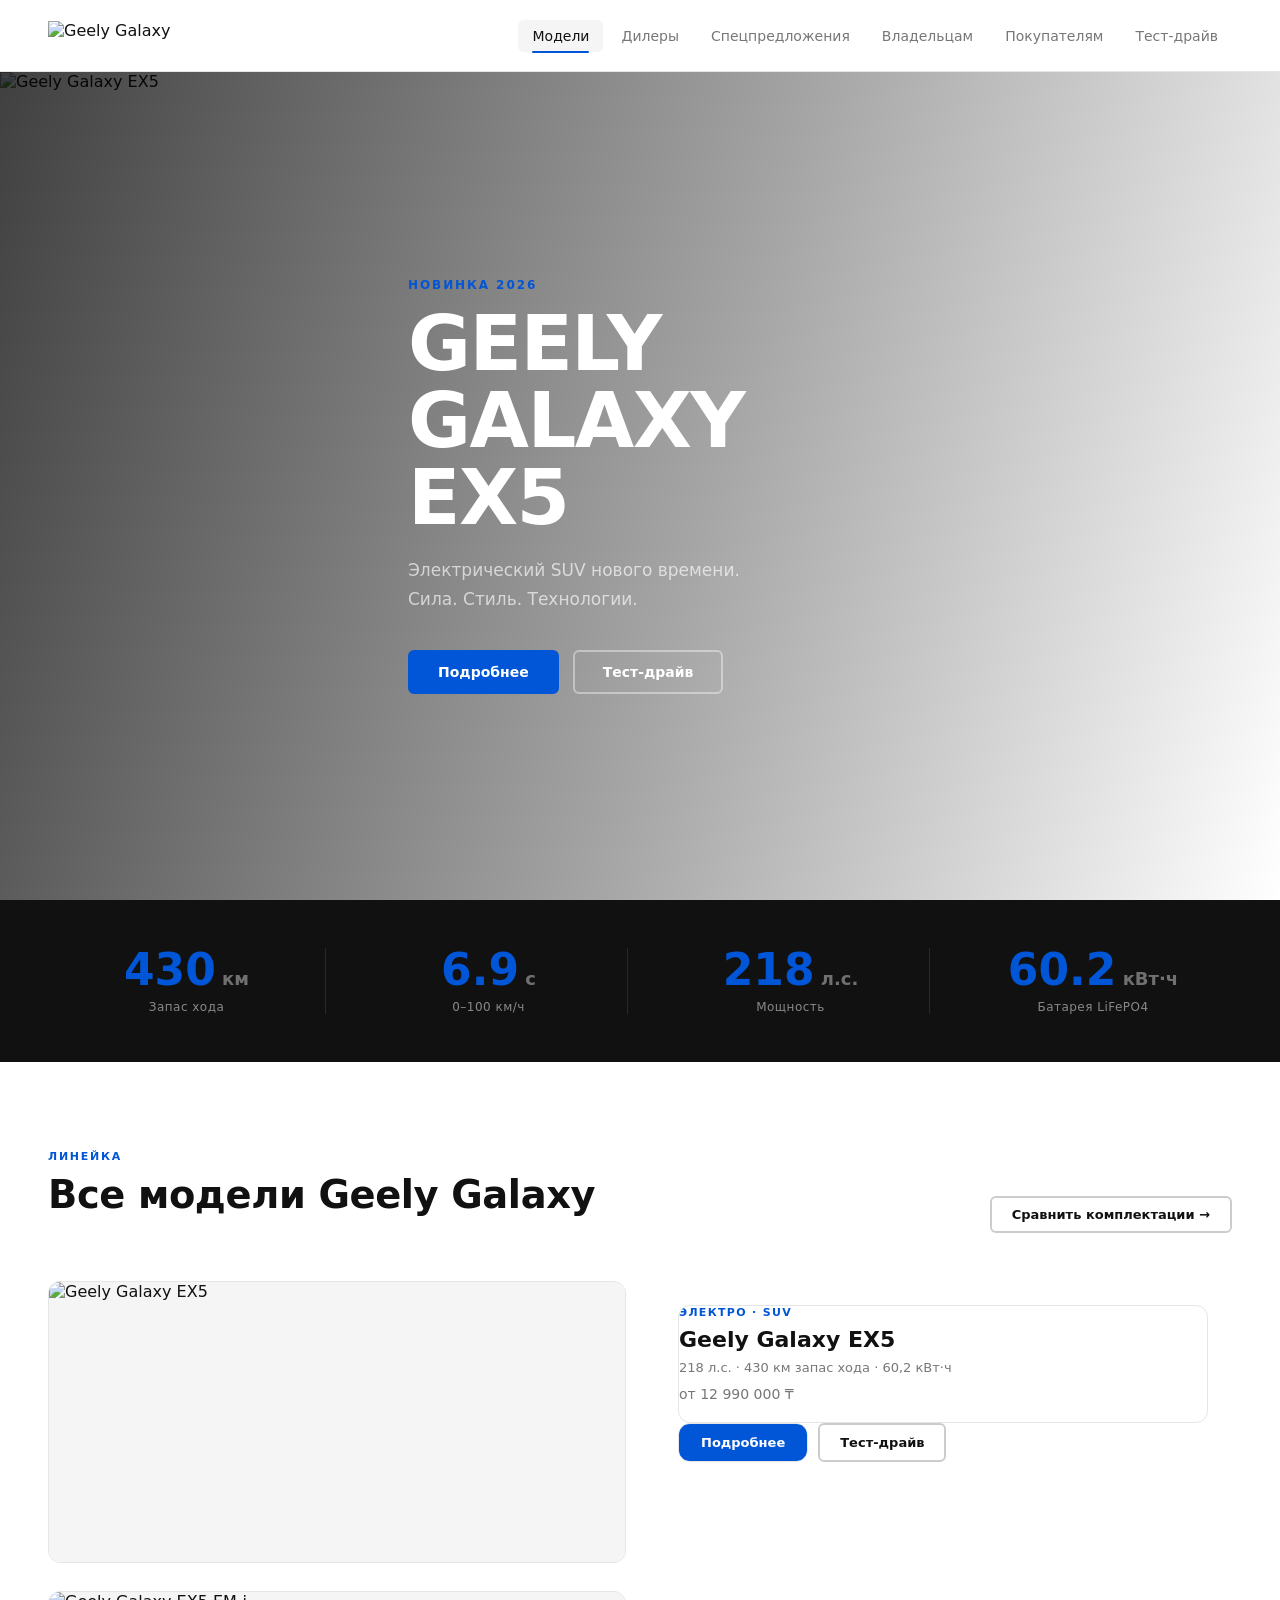
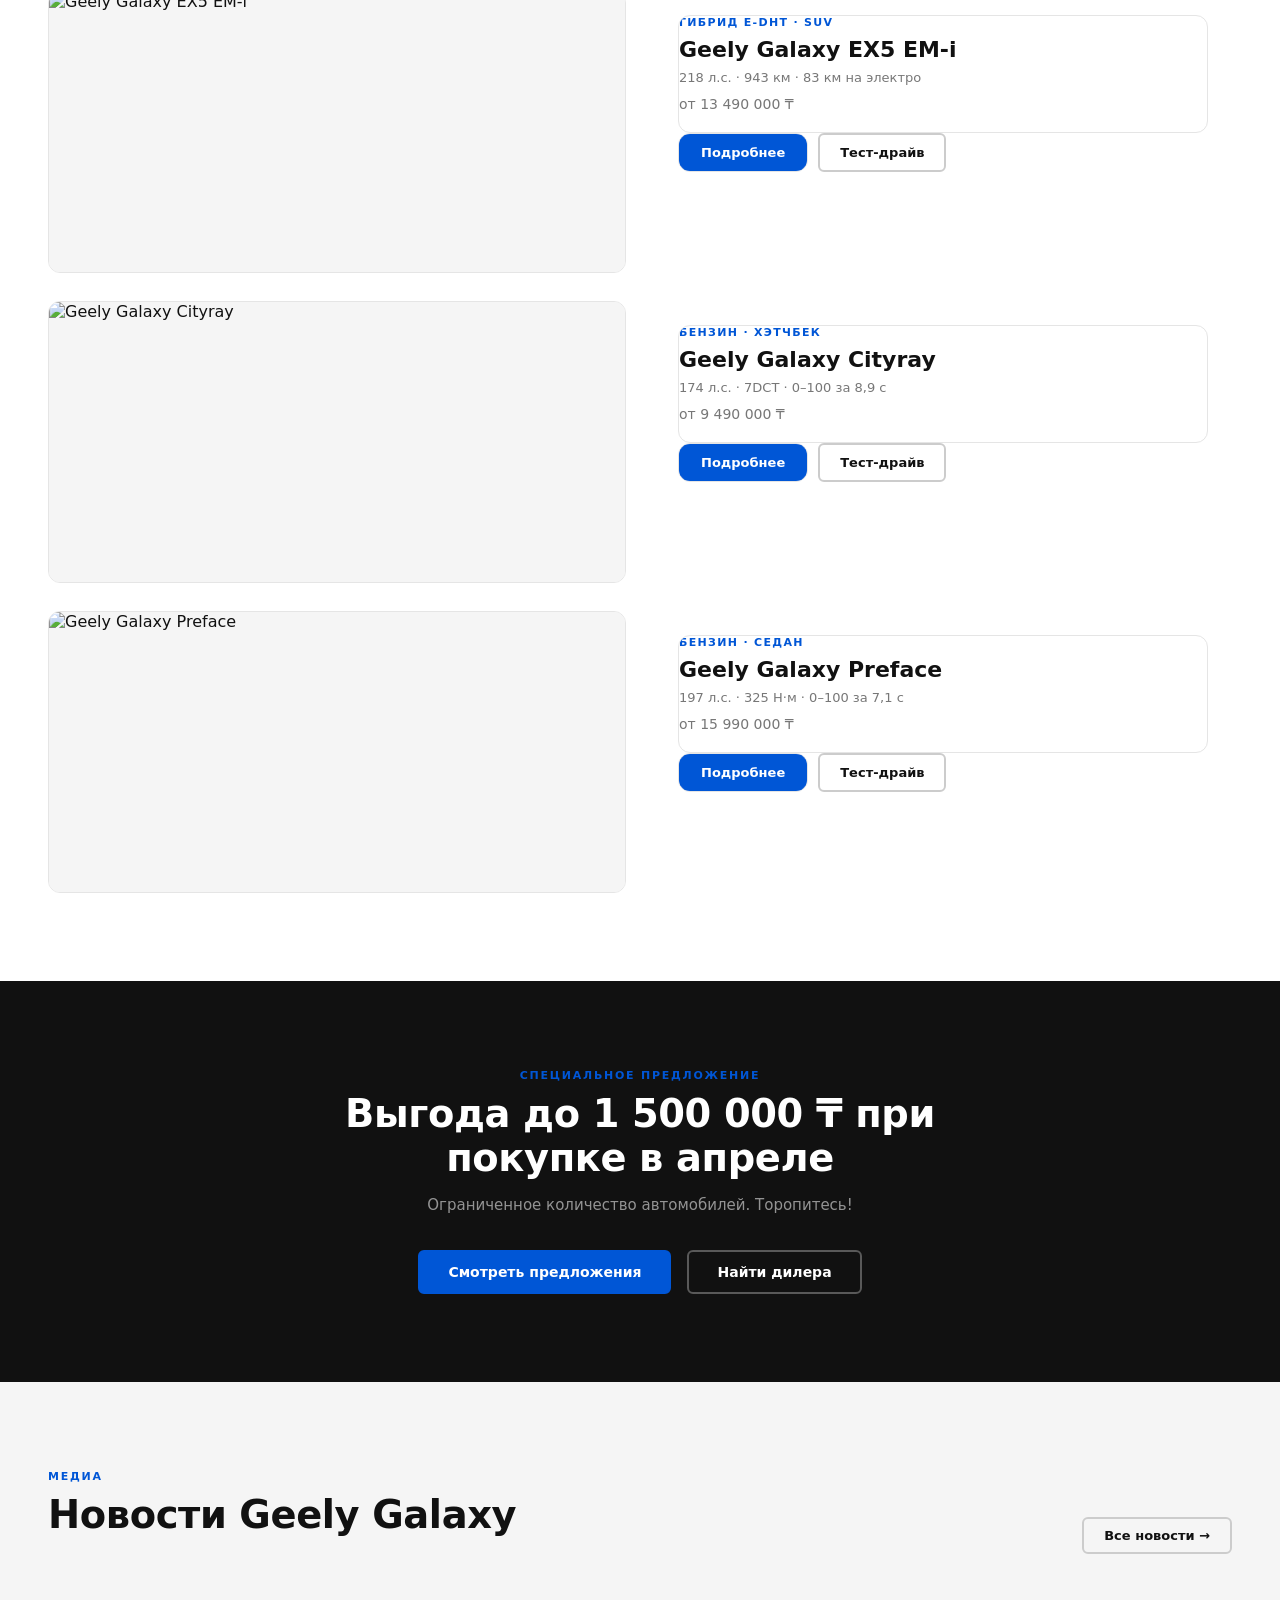
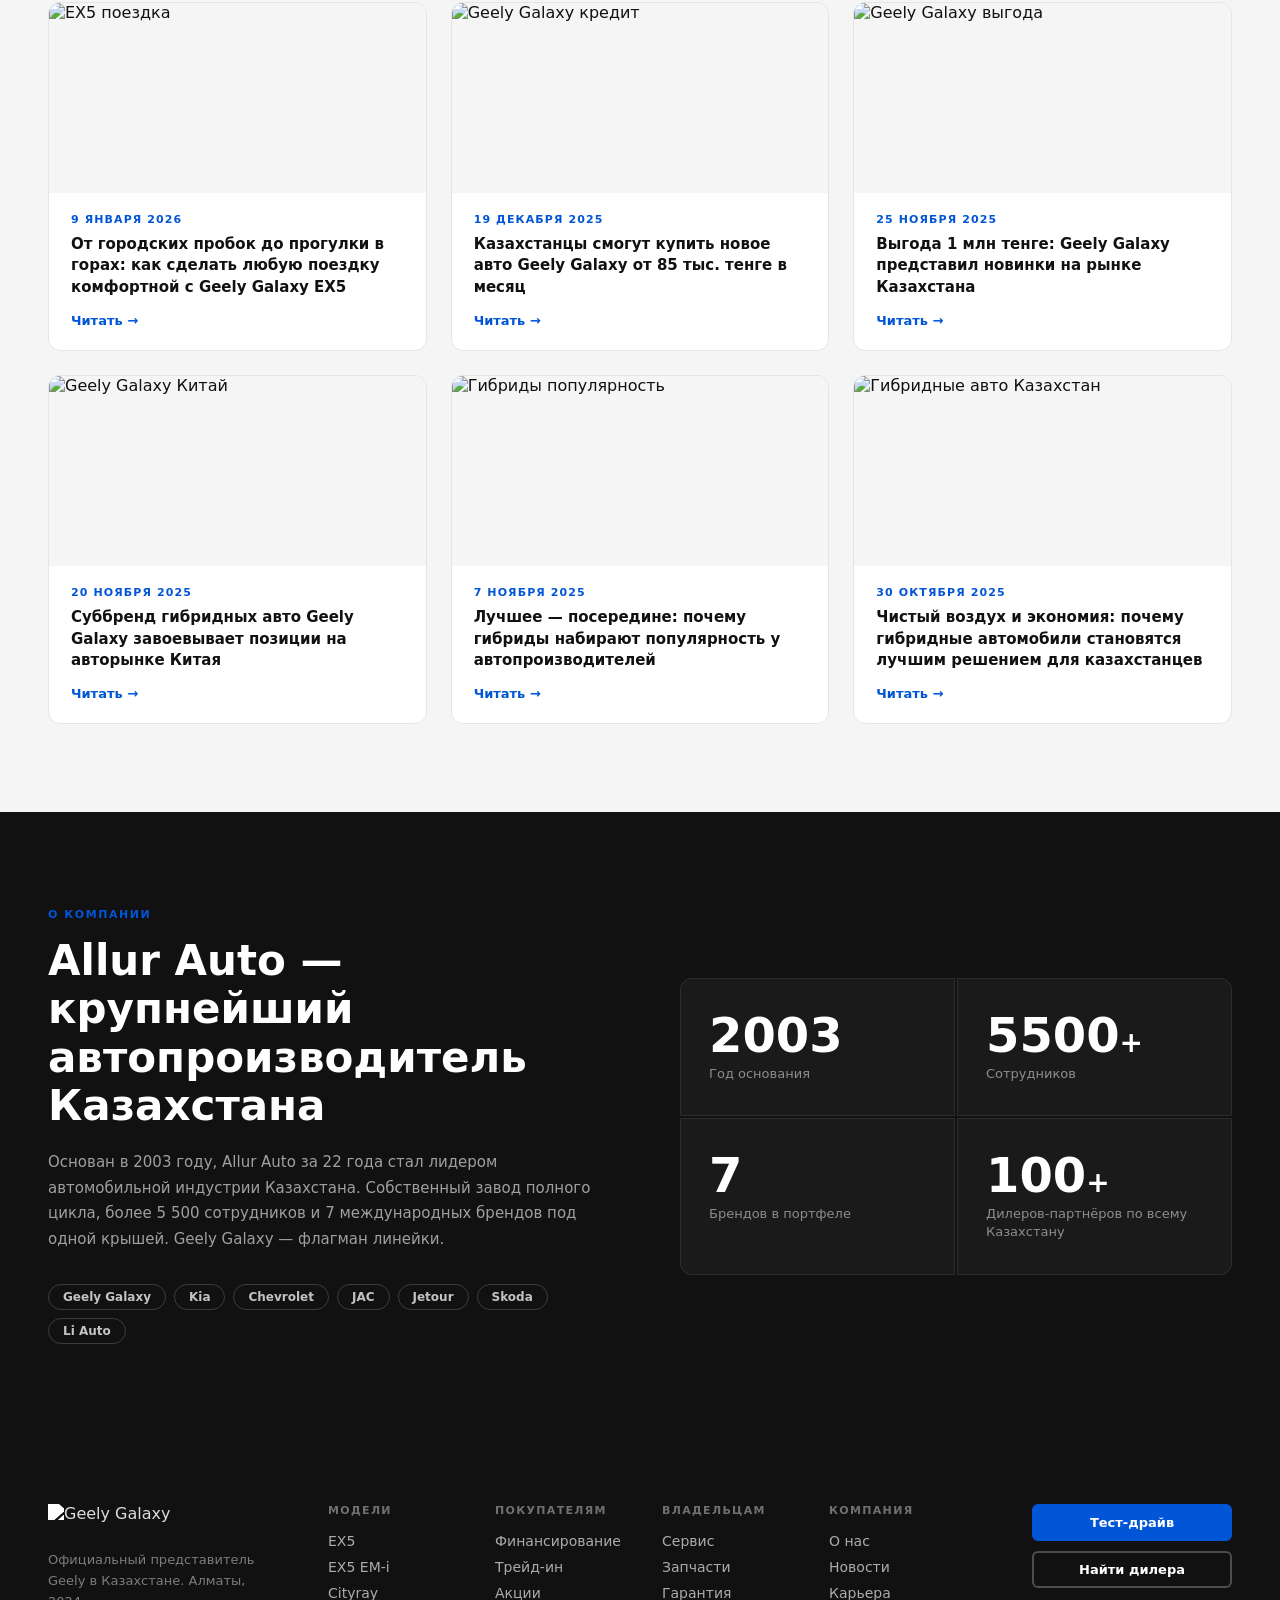
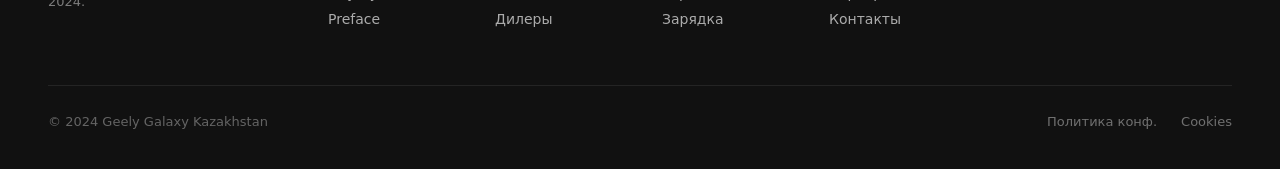
==== index.html @ f034ae1b "Add files via upload" ====
<!DOCTYPE html>
<html lang="ru">
<head>
  <meta charset="UTF-8" />
  <meta name="viewport" content="width=device-width, initial-scale=1.0" />
  <title>Geely Galaxy — Модели</title>
  <link rel="stylesheet" href="style.css" />
</head>
<body class="page-body">

  <!-- HEADER -->
  <header class="header">
    <div class="container header__inner">
      <a href="index.html" class="logo"><img src="images/logo.svg" alt="Geely Galaxy" class="logo__svg" /></a>
      <nav class="nav" id="nav">
        <div class="nav-item">
          <a href="index.html" class="active">Модели</a>
          <div class="nav-dropdown">
            <div class="nav-dropdown__grid">
              <a href="model-ex5.html" class="nav-dropdown__item">
                <img class="nav-dropdown__thumb" src="images/ex5_p1_0.png" alt="EX5" />
                <div class="nav-dropdown__info"><div class="nav-dropdown__name">Geely Galaxy EX5</div><div class="nav-dropdown__tag">Электро · SUV · от 12 990 000 ₸</div></div>
              </a>
              <a href="model-ex5-emi.html" class="nav-dropdown__item">
                <img class="nav-dropdown__thumb" src="images/emi_p1_0.png" alt="EX5 EM-i" />
                <div class="nav-dropdown__info"><div class="nav-dropdown__name">Geely Galaxy EX5 EM-i</div><div class="nav-dropdown__tag">Гибрид · SUV · от 13 490 000 ₸</div></div>
              </a>
              <a href="model-cityray.html" class="nav-dropdown__item">
                <img class="nav-dropdown__thumb" src="images/cityray_p1_0.png" alt="Cityray" />
                <div class="nav-dropdown__info"><div class="nav-dropdown__name">Geely Galaxy Cityray</div><div class="nav-dropdown__tag">Бензин · Хэтчбек · от 9 490 000 ₸</div></div>
              </a>
              <a href="model-preface.html" class="nav-dropdown__item">
                <img class="nav-dropdown__thumb" src="images/preface_p1_0.png" alt="Preface" />
                <div class="nav-dropdown__info"><div class="nav-dropdown__name">Geely Galaxy Preface</div><div class="nav-dropdown__tag">Бензин · Седан · от 15 990 000 ₸</div></div>
              </a>
            </div>
          </div>
        </div>
        <a href="dealers.html">Дилеры</a>
        <a href="offers.html">Спецпредложения</a>
        <a href="owners.html">Владельцам</a>
        <a href="buyers.html">Покупателям</a>
        <a href="test-drive.html">Тест-драйв</a>
      </nav>
      <button class="burger" id="burger">☰</button>
    </div>
  </header>
  <div class="mobile-menu" id="mobileMenu">
    <a href="index.html">Модели</a>
    <a href="dealers.html">Дилеры</a>
    <a href="offers.html">Спецпредложения</a>
    <a href="owners.html">Владельцам</a>
    <a href="buyers.html">Покупателям</a>
    <a href="test-drive.html">Тест-драйв</a>
  </div>

  <!-- HERO -->
  <section class="hero">
    <div class="hero__bg">
      <img src="images/ex5_p2_0.png" alt="Geely Galaxy EX5" />
    </div>
    <div class="container hero__content">
      <p class="hero__label">Новинка 2026</p>
      <h1 class="hero__title">GEELY GALAXY EX5</h1>
      <p class="hero__subtitle">Электрический SUV нового времени.<br />Сила. Стиль. Технологии.</p>
      <div class="hero__actions">
        <a href="model-ex5.html" class="btn btn--primary">Подробнее</a>
        <a href="test-drive.html" class="btn btn--outline" style="color:#fff;border-color:rgba(255,255,255,0.4)">Тест-драйв</a>
      </div>
    </div>
  </section>

  <!-- SPECS STRIP -->
  <div class="specs-strip">
    <div class="container specs-strip__grid">
      <div class="spec-cell"><span class="spec-cell__val">430</span><span class="spec-cell__unit"> км</span><p class="spec-cell__label">Запас хода</p></div>
      <div class="spec-cell"><span class="spec-cell__val">6.9</span><span class="spec-cell__unit"> с</span><p class="spec-cell__label">0–100 км/ч</p></div>
      <div class="spec-cell"><span class="spec-cell__val">218</span><span class="spec-cell__unit"> л.с.</span><p class="spec-cell__label">Мощность</p></div>
      <div class="spec-cell"><span class="spec-cell__val">60.2</span><span class="spec-cell__unit"> кВт·ч</span><p class="spec-cell__label">Батарея LiFePO4</p></div>
    </div>
  </div>

  <!-- MODELS -->
  <section class="section">
    <div class="container">
      <div style="display:flex;align-items:flex-end;justify-content:space-between;margin-bottom:48px">
        <div>
          <p class="section__eyebrow">Линейка</p>
          <h2 class="section__title">Все модели Geely Galaxy</h2>
        </div>
        <a href="buyers.html" class="btn btn--outline btn--sm">Сравнить комплектации →</a>
      </div>
      <div class="models-grid">

        <a href="model-ex5.html" class="model-card model-card--link">
          <img class="model-card__img" src="images/ex5_p1_0.png" alt="Geely Galaxy EX5" />
          <div class="model-card__body">
            <p class="model-card__tag">Электро · SUV</p>
            <h3 class="model-card__name">Geely Galaxy EX5</h3>
            <p class="model-card__desc">218 л.с. · 430 км запас хода · 60,2 кВт·ч</p>
            <p class="model-card__price">от 12 990 000 ₸</p>
            <div class="model-card__actions">
              <span class="btn btn--primary btn--sm">Подробнее</span>
              <a href="test-drive.html" class="btn btn--outline btn--sm" onclick="event.stopPropagation()">Тест-драйв</a>
            </div>
          </div>
        </a>

        <a href="model-ex5-emi.html" class="model-card model-card--link">
          <img class="model-card__img" src="images/emi_p1_0.png" alt="Geely Galaxy EX5 EM-i" />
          <div class="model-card__body">
            <p class="model-card__tag">Гибрид E-DHT · SUV</p>
            <h3 class="model-card__name">Geely Galaxy EX5 EM-i</h3>
            <p class="model-card__desc">218 л.с. · 943 км · 83 км на электро</p>
            <p class="model-card__price">от 13 490 000 ₸</p>
            <div class="model-card__actions">
              <span class="btn btn--primary btn--sm">Подробнее</span>
              <a href="test-drive.html" class="btn btn--outline btn--sm" onclick="event.stopPropagation()">Тест-драйв</a>
            </div>
          </div>
        </a>

        <a href="model-cityray.html" class="model-card model-card--link">
          <img class="model-card__img" src="images/cityray_p1_0.png" alt="Geely Galaxy Cityray" />
          <div class="model-card__body">
            <p class="model-card__tag">Бензин · Хэтчбек</p>
            <h3 class="model-card__name">Geely Galaxy Cityray</h3>
            <p class="model-card__desc">174 л.с. · 7DCT · 0–100 за 8,9 с</p>
            <p class="model-card__price">от 9 490 000 ₸</p>
            <div class="model-card__actions">
              <span class="btn btn--primary btn--sm">Подробнее</span>
              <a href="test-drive.html" class="btn btn--outline btn--sm" onclick="event.stopPropagation()">Тест-драйв</a>
            </div>
          </div>
        </a>

        <a href="model-preface.html" class="model-card model-card--link">
          <img class="model-card__img" src="images/preface_p1_0.png" alt="Geely Galaxy Preface" />
          <div class="model-card__body">
            <p class="model-card__tag">Бензин · Седан</p>
            <h3 class="model-card__name">Geely Galaxy Preface</h3>
            <p class="model-card__desc">197 л.с. · 325 Н·м · 0–100 за 7,1 с</p>
            <p class="model-card__price">от 15 990 000 ₸</p>
            <div class="model-card__actions">
              <span class="btn btn--primary btn--sm">Подробнее</span>
              <a href="test-drive.html" class="btn btn--outline btn--sm" onclick="event.stopPropagation()">Тест-драйв</a>
            </div>
          </div>
        </a>

      </div>
    </div>
  </section>

  <!-- CTA BANNER -->
  <section class="section section--dark">
    <div class="container" style="text-align:center">
      <p class="section__eyebrow" style="text-align:center">Специальное предложение</p>
      <h2 class="section__title" style="color:#fff;text-align:center;max-width:600px;margin:0 auto 16px">Выгода до 1 500 000 ₸ при покупке в апреле</h2>
      <p style="color:rgba(255,255,255,0.55);font-size:15px;margin-bottom:36px">Ограниченное количество автомобилей. Торопитесь!</p>
      <div style="display:flex;gap:16px;justify-content:center">
        <a href="offers.html" class="btn btn--primary">Смотреть предложения</a>
        <a href="dealers.html" class="btn btn--outline" style="color:#fff;border-color:rgba(255,255,255,0.3)">Найти дилера</a>
      </div>
    </div>
  </section>

  <!-- NEWS SECTION -->
  <section class="section" style="background:var(--clr-surface)">
    <div class="container">
      <div style="display:flex;align-items:flex-end;justify-content:space-between;margin-bottom:48px;flex-wrap:wrap;gap:16px">
        <div>
          <p class="section__eyebrow">Медиа</p>
          <h2 class="section__title">Новости Geely Galaxy</h2>
        </div>
        <a href="https://www.geely-galaxy.kz/ru/news/" target="_blank" rel="noopener" class="btn btn--outline btn--sm">Все новости →</a>
      </div>
      <div class="news-grid">

        <a href="https://nur.kz/auto/2219524-ot-gorodskih-probok-do-progulki-v-gorah-kak-sdelat-lyubuyu-poezdku-komfortnoy-s-geely-galaxy-ex5/" target="_blank" rel="noopener" class="news-card">
          <img class="news-card__img" src="images/ex5_p7_0.png" alt="EX5 поездка" />
          <div class="news-card__body">
            <p class="news-card__date">9 января 2026</p>
            <h3 class="news-card__title">От городских пробок до прогулки в горах: как сделать любую поездку комфортной с Geely Galaxy EX5</h3>
            <span class="news-card__link">Читать →</span>
          </div>
        </a>

        <a href="https://nur.kz/auto/2212752-kazahstancy-smogut-kupit-novoe-avto-geely-galaxy-ot-85-tys-tenge-v-mesyac/" target="_blank" rel="noopener" class="news-card">
          <img class="news-card__img" src="images/cityray_p1_0.png" alt="Geely Galaxy кредит" />
          <div class="news-card__body">
            <p class="news-card__date">19 декабря 2025</p>
            <h3 class="news-card__title">Казахстанцы смогут купить новое авто Geely Galaxy от 85 тыс. тенге в месяц</h3>
            <span class="news-card__link">Читать →</span>
          </div>
        </a>

        <a href="https://nur.kz/auto/2202700-vygoda-1-mln-tenge-geely-galaxy-predstavil-novinki-na-rynke-kazahstana/" target="_blank" rel="noopener" class="news-card">
          <img class="news-card__img" src="images/emi_p1_0.png" alt="Geely Galaxy выгода" />
          <div class="news-card__body">
            <p class="news-card__date">25 ноября 2025</p>
            <h3 class="news-card__title">Выгода 1 млн тенге: Geely Galaxy представил новинки на рынке Казахстана</h3>
            <span class="news-card__link">Читать →</span>
          </div>
        </a>

        <a href="https://nur.kz/auto/2201025-subbrend-gibridnyh-avto-geely-galaxy-zavoevyvaet-pozicii-na-avtorynke-kitaya/" target="_blank" rel="noopener" class="news-card">
          <img class="news-card__img" src="images/emi_p7_0.png" alt="Geely Galaxy Китай" />
          <div class="news-card__body">
            <p class="news-card__date">20 ноября 2025</p>
            <h3 class="news-card__title">Суббренд гибридных авто Geely Galaxy завоевывает позиции на авторынке Китая</h3>
            <span class="news-card__link">Читать →</span>
          </div>
        </a>

        <a href="https://nur.kz/auto/2197012-luchshee-poseredine-pochemu-gibridy-nabirayt-populyarnost-u-avtoproizvoditeley/" target="_blank" rel="noopener" class="news-card">
          <img class="news-card__img" src="images/ex5_p1_0.png" alt="Гибриды популярность" />
          <div class="news-card__body">
            <p class="news-card__date">7 ноября 2025</p>
            <h3 class="news-card__title">Лучшее — посередине: почему гибриды набирают популярность у автопроизводителей</h3>
            <span class="news-card__link">Читать →</span>
          </div>
        </a>

        <a href="https://nur.kz/auto/2194671-chistyy-vozduh-i-ekonomiya-pochemu-gibridnye-avtomobili-stanovyatsya-luchshim-resheniem-dlya-kazahstancev/" target="_blank" rel="noopener" class="news-card">
          <img class="news-card__img" src="images/preface_p1_0.png" alt="Гибридные авто Казахстан" />
          <div class="news-card__body">
            <p class="news-card__date">30 октября 2025</p>
            <h3 class="news-card__title">Чистый воздух и экономия: почему гибридные автомобили становятся лучшим решением для казахстанцев</h3>
            <span class="news-card__link">Читать →</span>
          </div>
        </a>

      </div>
    </div>
  </section>

  <!-- ABOUT ALLUR -->
  <section class="allur-section">
    <div class="container">
      <div class="allur-inner">
        <div class="allur-text">
          <p class="allur-text__eyebrow">О компании</p>
          <h2 class="allur-text__title">Allur Auto — крупнейший автопроизводитель Казахстана</h2>
          <p class="allur-text__desc">Основан в 2003 году, Allur Auto за 22 года стал лидером автомобильной индустрии Казахстана. Собственный завод полного цикла, более 5 500 сотрудников и 7 международных брендов под одной крышей. Geely Galaxy — флагман линейки.</p>
          <div class="allur-brands">
            <span class="allur-brand-tag">Geely Galaxy</span>
            <span class="allur-brand-tag">Kia</span>
            <span class="allur-brand-tag">Chevrolet</span>
            <span class="allur-brand-tag">JAC</span>
            <span class="allur-brand-tag">Jetour</span>
            <span class="allur-brand-tag">Skoda</span>
            <span class="allur-brand-tag">Li Auto</span>
          </div>
        </div>
        <div class="allur-stats">
          <div class="allur-stat">
            <div class="allur-stat__val">2003</div>
            <div class="allur-stat__label">Год основания</div>
          </div>
          <div class="allur-stat">
            <div class="allur-stat__val">5500<span style="font-size:28px">+</span></div>
            <div class="allur-stat__label">Сотрудников</div>
          </div>
          <div class="allur-stat">
            <div class="allur-stat__val">7</div>
            <div class="allur-stat__label">Брендов в портфеле</div>
          </div>
          <div class="allur-stat">
            <div class="allur-stat__val">100<span style="font-size:28px">+</span></div>
            <div class="allur-stat__label">Дилеров-партнёров по всему Казахстану</div>
          </div>
        </div>
      </div>
    </div>
  </section>

  <!-- FOOTER -->
  <footer class="footer">
    <div class="container">
      <div class="footer__grid">
        <div class="footer__brand">
          <a href="index.html" class="logo"><img src="images/logo.svg" alt="Geely Galaxy" class="logo__svg" /></a>
          <p>Официальный представитель Geely в Казахстане. Алматы, 2024.</p>
        </div>
        <div class="footer__links">
          <div class="footer__col">
            <h4>Модели</h4>
            <a href="model-ex5.html">EX5</a><a href="model-ex5-emi.html">EX5 EM-i</a><a href="model-cityray.html">Cityray</a><a href="model-preface.html">Preface</a>
          </div>
          <div class="footer__col">
            <h4>Покупателям</h4>
            <a href="buyers.html">Финансирование</a><a href="buyers.html">Трейд-ин</a><a href="offers.html">Акции</a><a href="dealers.html">Дилеры</a>
          </div>
          <div class="footer__col">
            <h4>Владельцам</h4>
            <a href="owners.html">Сервис</a><a href="owners.html">Запчасти</a><a href="owners.html">Гарантия</a><a href="owners.html">Зарядка</a>
          </div>
          <div class="footer__col">
            <h4>Компания</h4>
            <a href="#">О нас</a><a href="#">Новости</a><a href="#">Карьера</a><a href="#">Контакты</a>
          </div>
        </div>
        <div class="footer__cta">
          <a href="test-drive.html" class="btn btn--primary btn--sm">Тест-драйв</a>
          <a href="dealers.html" class="btn btn--outline btn--sm" style="color:#fff;border-color:rgba(255,255,255,0.25)">Найти дилера</a>
        </div>
      </div>
      <div class="footer__bottom">
        <span>© 2024 Geely Galaxy Kazakhstan</span>
        <div style="display:flex;gap:24px"><a href="#">Политика конф.</a><a href="#">Cookies</a></div>
      </div>
    </div>
  </footer>

  <script src="main.js"></script>
</body>
</html>
---- style.css ----
/* ============================================================
   GEELY GALAXY — GLOBAL STYLES
   ============================================================ */

@font-face {
  font-family: 'GeelyGalaxy';
  src: url('fonts/GeelyGalaxyBold.otf') format('opentype'),
       url('fonts/GeelyBold.ttf') format('truetype');
  font-weight: 700;
  font-style: normal;
  font-display: swap;
}

*, *::before, *::after { box-sizing: border-box; margin: 0; padding: 0; }

:root {
  --clr-bg:        #ffffff;
  --clr-surface:   #f5f5f5;
  --clr-dark:      #111111;
  --clr-dark2:     #1a1a1a;
  --clr-accent:    #0056D6;
  --clr-accent2:   #0044b0;
  --clr-text:      #111111;
  --clr-muted:     #777777;
  --clr-border:    #e5e5e5;
  --font:          'GeelyGalaxy', 'Segoe UI', system-ui, -apple-system, sans-serif;
  --font-body:     'Segoe UI', system-ui, -apple-system, sans-serif;
  --radius:        12px;
  --transition:    0.28s ease;
  --header-h:      72px;
}

html { scroll-behavior: smooth; font-size: 16px; }
body {
  font-family: var(--font-body);
  background: var(--clr-bg);
  color: var(--clr-text);
  overflow-x: hidden;
}
h1, h2, h3, h4,
.hero__title, .hero__subtitle,
.model-hero__title, .section__title,
.model-trim__name, .page-band__title,
.form-card__title, .owners-card__title,
.model-card__name, .offer-card__title {
  font-family: 'GeelyGalaxy', 'Segoe UI', system-ui, sans-serif;
}
img { display: block; max-width: 100%; }
a { text-decoration: none; color: inherit; }

/* ============================================================
   CONTAINER
   ============================================================ */
.container {
  max-width: 1280px;
  margin: 0 auto;
  padding: 0 48px;
}

/* ============================================================
   BUTTONS
   ============================================================ */
.btn {
  display: inline-flex;
  align-items: center;
  justify-content: center;
  gap: 8px;
  padding: 12px 28px;
  border-radius: 6px;
  font-size: 14px;
  font-weight: 600;
  cursor: pointer;
  transition: var(--transition);
  border: 2px solid transparent;
  white-space: nowrap;
  font-family: var(--font);
}
.btn--primary {
  background: var(--clr-accent);
  color: #fff;
  border-color: var(--clr-accent);
}
.btn--primary:hover { background: var(--clr-accent2); border-color: var(--clr-accent2); }
.btn--outline {
  background: transparent;
  color: var(--clr-text);
  border-color: #ccc;
}
.btn--outline:hover { border-color: var(--clr-accent); color: var(--clr-accent); }
.btn--dark {
  background: var(--clr-dark);
  color: #fff;
  border-color: var(--clr-dark);
}
.btn--dark:hover { background: #333; }
.btn--full { width: 100%; }
.btn--sm { padding: 9px 20px; font-size: 13px; }

/* ============================================================
   HEADER
   ============================================================ */
.header {
  position: fixed;
  top: 0; left: 0; right: 0;
  z-index: 200;
  background: #fff;
  border-bottom: 1px solid var(--clr-border);
  height: var(--header-h);
}
.header__inner {
  display: flex;
  align-items: center;
  justify-content: space-between;
  height: 100%;
}

/* Logo */
.logo {
  display: flex;
  align-items: center;
  text-decoration: none;
  flex-shrink: 0;
}
.logo__svg {
  height: 30px;
  width: auto;
  display: block;
}
.logo--footer .logo__svg {
  filter: brightness(0) invert(1);
}

/* Nav */
.nav {
  display: flex;
  gap: 4px;
}
.nav a {
  font-size: 14px;
  font-weight: 500;
  color: var(--clr-muted);
  padding: 8px 14px;
  border-radius: 6px;
  transition: var(--transition);
  position: relative;
}
.nav a:hover,
.nav a.active {
  color: var(--clr-text);
  background: var(--clr-surface);
}
.nav a.active::after {
  content: '';
  position: absolute;
  bottom: -1px;
  left: 14px; right: 14px;
  height: 2px;
  background: var(--clr-accent);
  border-radius: 2px;
}

/* Nav dropdown */
.nav-item {
  position: relative;
}
.nav-item > a {
  display: flex;
  align-items: center;
  gap: 5px;
}
.nav-item > a::after {
  content: '▾';
  font-size: 10px;
  color: var(--clr-muted);
  transition: var(--transition);
}
.nav-item:hover > a::after { transform: rotate(180deg); }

/* Invisible bridge — prevents gap between link and dropdown */
.nav-item::after {
  content: '';
  position: absolute;
  top: 100%;
  left: -20px; right: -20px;
  height: 16px;
}

.nav-dropdown {
  display: none;
  position: fixed;
  top: var(--header-h);
  left: 0; right: 0;
  background: #fff;
  border-bottom: 1px solid var(--clr-border);
  box-shadow: 0 16px 48px rgba(0,0,0,0.1);
  padding: 24px 0;
  z-index: 300;
}
.nav-item:hover .nav-dropdown { display: block; }

/* Horizontal 4-column grid */
.nav-dropdown__grid {
  max-width: 1280px;
  margin: 0 auto;
  padding: 0 48px;
  display: grid;
  grid-template-columns: repeat(4, 1fr);
  gap: 12px;
}

.nav-dropdown__item {
  display: flex;
  flex-direction: column;
  gap: 12px;
  padding: 16px;
  border-radius: 10px;
  border: 1px solid var(--clr-border);
  transition: var(--transition);
  cursor: pointer;
  text-decoration: none;
  color: var(--clr-text);
}
.nav-dropdown__item:hover {
  background: var(--clr-surface);
  border-color: var(--clr-accent);
}
.nav-dropdown__thumb {
  width: 100%; height: 120px;
  border-radius: 6px;
  object-fit: cover;
  background: var(--clr-surface);
}
.nav-dropdown__info { }
.nav-dropdown__name {
  font-size: 14px;
  font-weight: 700;
  line-height: 1.3;
  margin-bottom: 4px;
}
.nav-dropdown__tag {
  font-size: 12px;
  color: var(--clr-muted);
  margin-top: 2px;
}

/* Burger */
.burger {
  display: none;
  background: none;
  border: none;
  font-size: 22px;
  cursor: pointer;
  padding: 8px;
}

/* Mobile menu */
.mobile-menu {
  display: none;
  position: fixed;
  top: var(--header-h);
  left: 0; right: 0;
  background: #fff;
  border-bottom: 1px solid var(--clr-border);
  z-index: 199;
  padding: 16px 24px;
  flex-direction: column;
  gap: 4px;
}
.mobile-menu.open { display: flex; }
.mobile-menu a {
  font-size: 15px;
  font-weight: 500;
  padding: 12px 16px;
  border-radius: 8px;
  color: var(--clr-text);
}
.mobile-menu a:hover { background: var(--clr-surface); }

/* Page offset */
.page-body { padding-top: var(--header-h); }

/* ============================================================
   HERO (dark)
   ============================================================ */
.hero {
  position: relative;
  height: calc(100vh - var(--header-h));
  min-height: 560px;
  overflow: hidden;
}
.hero__bg {
  position: absolute;
  inset: 0;
}
.hero__bg img {
  width: 100%; height: 100%;
  object-fit: cover;
}
.hero__bg::after {
  content: '';
  position: absolute;
  inset: 0;
  background: linear-gradient(
    105deg,
    rgba(0,0,0,0.75) 0%,
    rgba(0,0,0,0.35) 55%,
    transparent 100%
  );
}
.hero__content {
  position: relative;
  z-index: 1;
  height: 100%;
  display: flex;
  flex-direction: column;
  justify-content: center;
  max-width: 560px;
  padding-top: 0;
}
.hero__label {
  font-size: 12px;
  font-weight: 700;
  letter-spacing: 0.16em;
  text-transform: uppercase;
  color: var(--clr-accent);
  margin-bottom: 14px;
}
.hero__title {
  font-size: clamp(44px, 6vw, 88px);
  font-weight: 800;
  letter-spacing: -0.02em;
  line-height: 1;
  color: #fff;
  margin-bottom: 20px;
}
.hero__subtitle {
  font-size: 17px;
  color: rgba(255,255,255,0.65);
  line-height: 1.7;
  margin-bottom: 36px;
}
.hero__actions { display: flex; gap: 14px; flex-wrap: wrap; }

/* ============================================================
   PAGE TITLE BAND
   ============================================================ */
.page-band {
  background: var(--clr-surface);
  border-bottom: 1px solid var(--clr-border);
  padding: 36px 0;
}
.page-band__title {
  font-size: 32px;
  font-weight: 800;
  letter-spacing: -0.01em;
}
.page-band__sub {
  font-size: 15px;
  color: var(--clr-muted);
  margin-top: 6px;
}

/* ============================================================
   SECTIONS
   ============================================================ */
.section { padding: 88px 0; }
.section--gray { background: var(--clr-surface); }
.section--dark { background: var(--clr-dark); color: #fff; }

.section__eyebrow {
  font-size: 11px;
  font-weight: 700;
  letter-spacing: 0.16em;
  text-transform: uppercase;
  color: var(--clr-accent);
  margin-bottom: 10px;
}
.section__title {
  font-size: clamp(26px, 3vw, 40px);
  font-weight: 800;
  line-height: 1.15;
  letter-spacing: -0.01em;
  margin-bottom: 16px;
}
.section__desc {
  font-size: 15px;
  line-height: 1.75;
  color: var(--clr-muted);
  margin-bottom: 28px;
  max-width: 480px;
}
.section--dark .section__desc { color: rgba(255,255,255,0.6); }
.section--dark .section__title { color: #fff; }

.section__split {
  display: grid;
  grid-template-columns: 1fr 1fr;
  gap: 72px;
  align-items: center;
}
.section__split--rev { direction: rtl; }
.section__split--rev > * { direction: ltr; }

/* ============================================================
   MODELS GRID (index page)
   ============================================================ */
.models-grid {
  display: grid;
  grid-template-columns: repeat(2, 1fr);
  gap: 28px;
}
.model-card {
  border: 1px solid var(--clr-border);
  border-radius: var(--radius);
  overflow: hidden;
  transition: var(--transition);
  background: #fff;
}
.model-card:hover {
  box-shadow: 0 12px 40px rgba(0,0,0,0.1);
  transform: translateY(-4px);
}
.model-card__img {
  width: 100%;
  height: 280px;
  object-fit: cover;
  object-position: center;
  background: var(--clr-surface);
}
.model-card__body { padding: 24px; }
.model-card__tag {
  font-size: 11px;
  font-weight: 700;
  letter-spacing: 0.12em;
  text-transform: uppercase;
  color: var(--clr-accent);
  margin-bottom: 8px;
}
.model-card__name {
  font-size: 22px;
  font-weight: 800;
  margin-bottom: 6px;
}
.model-card__desc {
  font-size: 13px;
  color: var(--clr-muted);
  margin-bottom: 8px;
  line-height: 1.5;
}
.model-card__price {
  font-size: 14px;
  color: var(--clr-muted);
  margin-bottom: 20px;
}
.model-card__actions { display: flex; gap: 10px; }
.model-card--link {
  display: block;
  text-decoration: none;
  color: inherit;
  cursor: pointer;
}

/* ============================================================
   SPECS STRIP
   ============================================================ */
.specs-strip {
  background: var(--clr-dark);
  color: #fff;
  padding: 48px 0;
}
.specs-strip__grid {
  display: grid;
  grid-template-columns: repeat(4, 1fr);
  gap: 24px;
  text-align: center;
}
.spec-cell { border-right: 1px solid rgba(255,255,255,0.1); padding: 0 20px; }
.spec-cell:last-child { border-right: none; }
.spec-cell__val {
  font-size: 44px;
  font-weight: 800;
  color: var(--clr-accent);
  line-height: 1;
}
.spec-cell__unit {
  font-size: 18px;
  font-weight: 600;
  color: rgba(255,255,255,0.4);
}
.spec-cell__label {
  font-size: 12px;
  color: rgba(255,255,255,0.5);
  margin-top: 8px;
  letter-spacing: 0.04em;
}

/* ============================================================
   DEALERS PAGE
   ============================================================ */
.dealers-layout {
  display: grid;
  grid-template-columns: 360px 1fr;
  min-height: calc(100vh - var(--header-h) - 100px);
  gap: 0;
  border: 1px solid var(--clr-border);
  border-radius: var(--radius);
  overflow: hidden;
}
.dealers-list {
  border-right: 1px solid var(--clr-border);
  overflow-y: auto;
  max-height: 680px;
}
.dealers-list__search {
  padding: 16px;
  border-bottom: 1px solid var(--clr-border);
  position: sticky; top: 0;
  background: #fff;
  z-index: 1;
}
.dealers-list__search input {
  width: 100%;
  padding: 10px 14px;
  border: 1px solid var(--clr-border);
  border-radius: 8px;
  font-size: 14px;
  outline: none;
  font-family: var(--font);
}
.dealers-list__search input:focus { border-color: var(--clr-accent); }
.dealer-item {
  padding: 20px 20px;
  border-bottom: 1px solid var(--clr-border);
  cursor: pointer;
  transition: var(--transition);
}
.dealer-item:hover,
.dealer-item.active { background: #f0f5ff; }
.dealer-item__name {
  font-size: 15px;
  font-weight: 700;
  margin-bottom: 4px;
}
.dealer-item__addr {
  font-size: 13px;
  color: var(--clr-muted);
  margin-bottom: 8px;
  line-height: 1.5;
}
.dealer-item__rating {
  display: flex;
  align-items: center;
  gap: 6px;
  font-size: 13px;
}
.dealer-item__stars { color: #f5a623; }
.dealer-item__badges {
  display: flex;
  gap: 6px;
  margin-top: 8px;
  flex-wrap: wrap;
}
.badge {
  font-size: 11px;
  font-weight: 600;
  padding: 3px 9px;
  border-radius: 20px;
  background: #e8f0ff;
  color: var(--clr-accent);
}
.badge--green { background: #e6f7ef; color: #1a7a4a; }
.dealer-item__wa {
  display: inline-flex;
  align-items: center;
  gap: 6px;
  margin-top: 12px;
  font-size: 13px;
  font-weight: 600;
  color: #25d366;
  border: 1px solid #25d366;
  padding: 6px 14px;
  border-radius: 20px;
  transition: var(--transition);
}
.dealer-item__wa:hover { background: #25d366; color: #fff; }

/* Hotline bar */
.dealers-hotline {
  background: var(--clr-dark);
  color: #fff;
  padding: 14px 0;
}
.dealers-hotline__inner {
  display: flex;
  align-items: center;
  gap: 40px;
  flex-wrap: wrap;
}
.dealers-hotline__item {
  display: flex;
  align-items: center;
  gap: 10px;
  font-size: 14px;
  color: rgba(255,255,255,0.8);
}
.dealers-hotline__item strong { color: #fff; }
.dealers-hotline__item svg { opacity: 0.7; flex-shrink: 0; }

/* City filter buttons */
.dealer-filters {
  display: flex;
  gap: 8px;
  flex-wrap: wrap;
  margin-bottom: 20px;
}
.dealer-filter {
  padding: 7px 16px;
  border: 1px solid var(--clr-border);
  border-radius: 20px;
  background: #fff;
  font-size: 13px;
  font-weight: 600;
  cursor: pointer;
  font-family: var(--font-body);
  color: var(--clr-text);
  transition: var(--transition);
}
.dealer-filter:hover { border-color: var(--clr-accent); color: var(--clr-accent); }
.dealer-filter.active { background: var(--clr-accent); color: #fff; border-color: var(--clr-accent); }

/* Dealer card extras */
.dealer-item__city {
  font-size: 10px;
  font-weight: 700;
  letter-spacing: 0.1em;
  text-transform: uppercase;
  color: var(--clr-accent);
  margin-bottom: 4px;
}
.dealer-item__hours {
  display: flex;
  flex-direction: column;
  gap: 2px;
  font-size: 12px;
  color: var(--clr-muted);
  margin-bottom: 8px;
}
.dealer-item__contacts {
  display: flex;
  flex-direction: column;
  gap: 4px;
  margin-top: 10px;
}
.dealer-item__phone {
  font-size: 13px;
  font-weight: 600;
  color: var(--clr-accent);
  text-decoration: none;
}
.dealer-item__phone:hover { text-decoration: underline; }

.dealers-map {
  background: #e8e8e8;
  min-height: 580px;
  position: relative;
  display: flex;
  flex-direction: column;
}
.dealers-map iframe {
  width: 100%;
  flex: 1;
  min-height: 540px;
  border: none;
}
.dealers-map__hint {
  padding: 10px 16px;
  font-size: 12px;
  color: var(--clr-muted);
  text-align: center;
  background: #f9f9f9;
  border-top: 1px solid var(--clr-border);
}

/* ============================================================
   NEWS SECTION (index page)
   ============================================================ */
.news-grid {
  display: grid;
  grid-template-columns: repeat(3, 1fr);
  gap: 24px;
}
.news-card {
  border: 1px solid var(--clr-border);
  border-radius: var(--radius);
  overflow: hidden;
  background: #fff;
  transition: var(--transition);
  display: flex;
  flex-direction: column;
}
.news-card:hover {
  box-shadow: 0 8px 32px rgba(0,0,0,0.09);
  transform: translateY(-3px);
}
.news-card__img {
  width: 100%;
  height: 190px;
  object-fit: cover;
  background: var(--clr-surface);
}
.news-card__img--placeholder {
  width: 100%;
  height: 190px;
  background: linear-gradient(135deg, #0056D6 0%, #1a1a1a 100%);
  display: flex;
  align-items: center;
  justify-content: center;
  color: rgba(255,255,255,0.25);
  font-size: 40px;
}
.news-card__body {
  padding: 20px 22px 22px;
  flex: 1;
  display: flex;
  flex-direction: column;
}
.news-card__date {
  font-size: 11px;
  font-weight: 700;
  letter-spacing: 0.1em;
  text-transform: uppercase;
  color: var(--clr-accent);
  margin-bottom: 8px;
}
.news-card__title {
  font-size: 15px;
  font-weight: 700;
  line-height: 1.45;
  color: var(--clr-text);
  flex: 1;
}
.news-card__link {
  margin-top: 14px;
  font-size: 13px;
  font-weight: 600;
  color: var(--clr-accent);
  display: inline-flex;
  align-items: center;
  gap: 4px;
}
.news-card__link:hover { text-decoration: underline; }

/* ============================================================
   ABOUT ALLUR SECTION (index page)
   ============================================================ */
.allur-section {
  background: var(--clr-dark);
  color: #fff;
  padding: 96px 0;
}
.allur-inner {
  display: grid;
  grid-template-columns: 1fr 1fr;
  gap: 80px;
  align-items: center;
}
.allur-text__eyebrow {
  font-size: 11px;
  font-weight: 700;
  letter-spacing: 0.14em;
  text-transform: uppercase;
  color: var(--clr-accent);
  margin-bottom: 16px;
}
.allur-text__title {
  font-size: 42px;
  font-weight: 800;
  line-height: 1.15;
  margin-bottom: 20px;
  color: #fff;
}
.allur-text__desc {
  font-size: 15px;
  color: rgba(255,255,255,0.6);
  line-height: 1.7;
  margin-bottom: 32px;
}
.allur-brands {
  display: flex;
  flex-wrap: wrap;
  gap: 8px;
}
.allur-brand-tag {
  padding: 5px 14px;
  border: 1px solid rgba(255,255,255,0.18);
  border-radius: 20px;
  font-size: 12px;
  font-weight: 600;
  color: rgba(255,255,255,0.75);
}
.allur-stats {
  display: grid;
  grid-template-columns: 1fr 1fr;
  gap: 2px;
}
.allur-stat {
  background: rgba(255,255,255,0.04);
  border: 1px solid rgba(255,255,255,0.08);
  padding: 32px 28px;
}
.allur-stat:first-child { border-radius: 12px 0 0 0; }
.allur-stat:nth-child(2) { border-radius: 0 12px 0 0; }
.allur-stat:nth-child(3) { border-radius: 0 0 0 12px; }
.allur-stat:last-child { border-radius: 0 0 12px 0; }
.allur-stat__val {
  font-size: 48px;
  font-weight: 900;
  color: #fff;
  line-height: 1;
  margin-bottom: 6px;
}
.allur-stat__label {
  font-size: 13px;
  color: rgba(255,255,255,0.5);
  line-height: 1.4;
}

/* ============================================================
   OFFERS PAGE
   ============================================================ */
.offers-grid {
  display: grid;
  grid-template-columns: repeat(3, 1fr);
  gap: 24px;
}
.offer-card {
  border: 1px solid var(--clr-border);
  border-radius: var(--radius);
  overflow: hidden;
  background: #fff;
  transition: var(--transition);
}
.offer-card:hover {
  box-shadow: 0 10px 32px rgba(0,0,0,0.08);
  transform: translateY(-3px);
}
.offer-card__img-wrap { position: relative; }
.offer-card__img {
  width: 100%; height: 220px;
  object-fit: cover;
  display: block;
}
.offer-card__badge {
  position: absolute;
  top: 12px; left: 12px;
  background: #e03c3c;
  color: #fff;
  font-size: 11px;
  font-weight: 700;
  padding: 4px 10px;
  border-radius: 20px;
  letter-spacing: 0.04em;
}
.offer-card__body { padding: 24px; }
.offer-card__label {
  font-size: 11px;
  font-weight: 700;
  letter-spacing: 0.12em;
  text-transform: uppercase;
  color: var(--clr-accent);
  margin-bottom: 6px;
}
.offer-card__title {
  font-size: 20px;
  font-weight: 700;
  margin-bottom: 10px;
  line-height: 1.3;
}
.offer-card__desc {
  font-size: 13px;
  color: var(--clr-muted);
  margin-bottom: 20px;
  line-height: 1.6;
}
.offer-card__prices { margin-bottom: 20px; }
.offer-card__price-old {
  font-size: 13px;
  color: var(--clr-muted);
  text-decoration: line-through;
  margin-bottom: 4px;
}
.offer-card__price-new {
  font-size: 24px;
  font-weight: 900;
  color: var(--clr-accent);
  margin-bottom: 4px;
}
.offer-card__economy {
  display: inline-block;
  font-size: 12px;
  font-weight: 700;
  color: #1a7a4a;
  background: #e6f7ef;
  padding: 3px 10px;
  border-radius: 20px;
}
.offer-card__btns { display: flex; gap: 10px; }
.offer-card__expire {
  font-size: 12px;
  color: #e03c3c;
  margin-bottom: 16px;
}

/* Offers CTA banner */
.offers-cta-banner {
  display: flex;
  align-items: center;
  justify-content: space-between;
  gap: 24px;
  padding: 40px 48px;
  background: var(--clr-dark);
  border-radius: var(--radius);
  margin-top: 48px;
  flex-wrap: wrap;
}
.offers-cta-banner h3 { font-size: 22px; font-weight: 700; color: #fff; margin-bottom: 8px; }
.offers-cta-banner p { font-size: 14px; color: rgba(255,255,255,0.55); max-width: 480px; }
.offers-cta-banner__actions { display: flex; gap: 12px; flex-wrap: wrap; }

/* ============================================================
   OWNERS PAGE
   ============================================================ */
.owners-cards {
  display: grid;
  grid-template-columns: repeat(3, 1fr);
  gap: 24px;
}
.owners-card {
  padding: 32px;
  border: 1px solid var(--clr-border);
  border-radius: var(--radius);
  transition: var(--transition);
}
.owners-card:hover {
  box-shadow: 0 8px 28px rgba(0,0,0,0.07);
  border-color: var(--clr-accent);
}
.owners-card__icon {
  width: 52px; height: 52px;
  border-radius: 12px;
  background: #e8f0ff;
  display: flex;
  align-items: center;
  justify-content: center;
  font-size: 24px;
  margin-bottom: 20px;
}
.owners-card__title {
  font-size: 18px;
  font-weight: 700;
  margin-bottom: 10px;
}
.owners-card__desc {
  font-size: 14px;
  color: var(--clr-muted);
  line-height: 1.65;
  margin-bottom: 20px;
}

/* Owners tabs bar */
.owners-tabs-bar {
  background: #fff;
  border-bottom: 1px solid var(--clr-border);
  position: sticky;
  top: var(--header-h);
  z-index: 90;
}
.owners-tabs {
  display: flex;
  gap: 0;
  overflow-x: auto;
  scrollbar-width: none;
}
.owners-tabs::-webkit-scrollbar { display: none; }
.owners-tab {
  padding: 16px 24px;
  background: none;
  border: none;
  border-bottom: 3px solid transparent;
  font-size: 14px;
  font-weight: 600;
  color: var(--clr-muted);
  cursor: pointer;
  white-space: nowrap;
  font-family: var(--font-body);
  transition: var(--transition);
}
.owners-tab:hover { color: var(--clr-text); }
.owners-tab.active { color: var(--clr-accent); border-bottom-color: var(--clr-accent); }

/* Owners sections toggle */
.owners-section { display: none; }
.owners-section.active { display: block; }

/* Warranty table */
.warranty-table-wrap {
  overflow-x: auto;
  margin-bottom: 40px;
  border-radius: var(--radius);
  border: 1px solid var(--clr-border);
}
.warranty-table {
  width: 100%;
  border-collapse: collapse;
  font-size: 14px;
}
.warranty-table th {
  background: var(--clr-dark);
  color: #fff;
  padding: 14px 20px;
  text-align: left;
  font-size: 13px;
  font-weight: 600;
}
.warranty-table td {
  padding: 18px 20px;
  border-bottom: 1px solid var(--clr-border);
  vertical-align: top;
  line-height: 1.5;
}
.warranty-table tr:last-child td { border-bottom: none; }
.warranty-table tr:nth-child(even) td { background: #f8f9fb; }
.wt-tag {
  font-size: 11px;
  font-weight: 700;
  text-transform: uppercase;
  letter-spacing: 0.08em;
  color: var(--clr-accent);
}
.wt-val {
  font-size: 16px;
  font-weight: 800;
  color: var(--clr-dark);
  display: block;
  margin-bottom: 2px;
}
.wt-val--highlight { color: var(--clr-accent); }
.wt-na { color: var(--clr-muted); font-size: 20px; }

/* Warranty body card */
.warranty-body-card {
  display: flex;
  gap: 20px;
  padding: 24px;
  background: #f0f5ff;
  border-radius: var(--radius);
  border: 1px solid #ccdcff;
  margin-bottom: 0;
}
.warranty-body-card__icon { font-size: 28px; flex-shrink: 0; margin-top: 2px; }
.warranty-body-card h4 { font-size: 16px; font-weight: 700; margin-bottom: 8px; }
.warranty-body-card p { font-size: 14px; color: var(--clr-muted); line-height: 1.6; }

/* Limited warranty grid */
.warranty-limited-grid {
  display: grid;
  grid-template-columns: repeat(3, 1fr);
  gap: 16px;
  margin-bottom: 40px;
}
.warranty-limited-item {
  padding: 24px;
  border: 1px solid var(--clr-border);
  border-radius: var(--radius);
  background: #fff;
}
.warranty-limited-item__period {
  font-size: 28px;
  font-weight: 900;
  color: var(--clr-dark);
  margin-bottom: 8px;
  line-height: 1;
}
.warranty-limited-item__period span {
  font-size: 14px;
  font-weight: 600;
  color: var(--clr-muted);
}
.warranty-limited-item__parts {
  font-size: 13px;
  color: var(--clr-muted);
  line-height: 1.6;
}

/* Warranty exclusions */
.warranty-exclusions {
  padding: 24px;
  background: #fff8e6;
  border: 1px solid #f5d67a;
  border-radius: var(--radius);
  margin-bottom: 48px;
}
.warranty-exclusions h4 { font-size: 15px; font-weight: 700; margin-bottom: 10px; }
.warranty-exclusions p { font-size: 13px; color: #6b5a2a; line-height: 1.65; }

/* Warranty CTA */
.warranty-cta {
  display: flex;
  align-items: center;
  justify-content: space-between;
  gap: 24px;
  padding: 32px 40px;
  background: var(--clr-dark);
  border-radius: var(--radius);
  flex-wrap: wrap;
}
.warranty-cta h3 { font-size: 20px; font-weight: 700; color: #fff; margin-bottom: 6px; }
.warranty-cta p { font-size: 14px; color: rgba(255,255,255,0.55); }
.warranty-cta__actions { display: flex; gap: 12px; flex-wrap: wrap; }
.warranty-cta__wa {
  display: inline-flex; align-items: center; gap: 8px;
  color: #25d366 !important; border-color: #25d366 !important;
}
.warranty-cta__wa:hover { background: #25d366; color: #fff !important; }

/* Manuals grid */
.manuals-grid {
  display: grid;
  grid-template-columns: repeat(4, 1fr);
  gap: 16px;
  margin-bottom: 32px;
}
.manual-card {
  padding: 24px;
  border: 1px solid var(--clr-border);
  border-radius: var(--radius);
  display: flex;
  gap: 16px;
  align-items: flex-start;
}
.manual-card__icon { font-size: 28px; flex-shrink: 0; }
.manual-card__body h4 { font-size: 15px; font-weight: 700; margin-bottom: 6px; }
.manual-card__body p { font-size: 12px; color: var(--clr-muted); }

/* Owners info banner */
.owners-info-banner {
  display: flex;
  align-items: center;
  gap: 16px;
  padding: 20px 24px;
  background: var(--clr-surface);
  border-radius: var(--radius);
  font-size: 14px;
  color: var(--clr-muted);
  margin-top: 32px;
}
.owners-info-banner span { font-size: 24px; flex-shrink: 0; }
.owners-info-banner strong { color: var(--clr-text); }

/* Support grid */
.support-grid {
  display: grid;
  grid-template-columns: repeat(4, 1fr);
  gap: 20px;
}
.support-card {
  padding: 32px 24px;
  border: 1px solid var(--clr-border);
  border-radius: var(--radius);
  text-align: center;
  transition: var(--transition);
}
.support-card:hover { box-shadow: 0 8px 28px rgba(0,0,0,0.07); border-color: var(--clr-accent); }
.support-card__icon { font-size: 32px; margin-bottom: 16px; display: block; }
.support-card h4 { font-size: 17px; font-weight: 700; margin-bottom: 8px; }
.support-card p { font-size: 13px; color: var(--clr-muted); margin-bottom: 16px; line-height: 1.5; }
.support-card__contact {
  font-size: 15px; font-weight: 700;
  color: var(--clr-accent);
  text-decoration: none;
  display: block;
}
.support-card__contact:hover { text-decoration: underline; }

/* ============================================================
   BUYERS PAGE
   ============================================================ */
.buyers-steps {
  display: grid;
  grid-template-columns: repeat(4, 1fr);
  gap: 24px;
  counter-reset: step;
}
.step-card {
  padding: 32px 28px;
  border: 1px solid var(--clr-border);
  border-radius: var(--radius);
  position: relative;
}
.step-card::before {
  counter-increment: step;
  content: counter(step);
  font-size: 48px;
  font-weight: 900;
  color: #f0f0f0;
  display: block;
  line-height: 1;
  margin-bottom: 16px;
}
.step-card__title {
  font-size: 16px;
  font-weight: 700;
  margin-bottom: 10px;
}
.step-card__desc {
  font-size: 14px;
  color: var(--clr-muted);
  line-height: 1.6;
}

.finance-table {
  width: 100%;
  border-collapse: collapse;
  font-size: 14px;
}
.finance-table th {
  background: var(--clr-dark);
  color: #fff;
  padding: 14px 20px;
  text-align: left;
  font-weight: 600;
}
.finance-table td {
  padding: 14px 20px;
  border-bottom: 1px solid var(--clr-border);
}
.finance-table tr:hover td { background: var(--clr-surface); }

/* ============================================================
   TEST DRIVE PAGE
   ============================================================ */
.testdrive-wrap {
  display: grid;
  grid-template-columns: 1fr 480px;
  gap: 72px;
  align-items: start;
}
.testdrive-info__img {
  width: 100%;
  height: 420px;
  object-fit: cover;
  border-radius: var(--radius);
  margin-bottom: 32px;
}
.testdrive-perks {
  display: grid;
  grid-template-columns: 1fr 1fr;
  gap: 16px;
}
.perk {
  display: flex;
  align-items: flex-start;
  gap: 12px;
  padding: 16px;
  border: 1px solid var(--clr-border);
  border-radius: 10px;
}
.perk__icon { font-size: 22px; flex-shrink: 0; }
.perk__text { font-size: 13px; line-height: 1.55; color: var(--clr-muted); }
.perk__text strong { display: block; font-size: 14px; color: var(--clr-text); margin-bottom: 2px; }

.form-card {
  background: var(--clr-surface);
  border-radius: var(--radius);
  padding: 40px;
  border: 1px solid var(--clr-border);
  position: sticky;
  top: calc(var(--header-h) + 24px);
}
.form-card__title {
  font-size: 22px;
  font-weight: 800;
  margin-bottom: 6px;
}
.form-card__sub {
  font-size: 13px;
  color: var(--clr-muted);
  margin-bottom: 28px;
}
.form-group {
  display: flex;
  flex-direction: column;
  gap: 12px;
  margin-bottom: 16px;
}
.form-group input,
.form-group select,
.form-group textarea {
  width: 100%;
  padding: 13px 16px;
  border: 1px solid var(--clr-border);
  border-radius: 8px;
  font-size: 14px;
  font-family: var(--font);
  background: #fff;
  color: var(--clr-text);
  outline: none;
  transition: var(--transition);
}
.form-group input:focus,
.form-group select:focus,
.form-group textarea:focus { border-color: var(--clr-accent); }
.form-group input::placeholder,
.form-group textarea::placeholder { color: #bbb; }
.form-group select option { color: var(--clr-text); }
.form-privacy {
  font-size: 12px;
  color: var(--clr-muted);
  text-align: center;
  margin-top: 10px;
}
.form-privacy a { color: var(--clr-accent); }

/* ============================================================
   FOOTER
   ============================================================ */
.footer {
  background: var(--clr-dark);
  color: rgba(255,255,255,0.85);
  padding: 64px 0 40px;
  margin-top: auto;
}
.footer__grid {
  display: grid;
  grid-template-columns: 220px 1fr 200px;
  gap: 60px;
  padding-bottom: 48px;
  border-bottom: 1px solid rgba(255,255,255,0.08);
}
.footer__brand .logo__svg { filter: brightness(0) invert(1); }
.footer__brand p {
  font-size: 13px;
  color: rgba(255,255,255,0.45);
  margin-top: 16px;
  line-height: 1.6;
}
.footer__links {
  display: grid;
  grid-template-columns: repeat(4, 1fr);
  gap: 24px;
}
.footer__col h4 {
  font-size: 11px;
  font-weight: 700;
  letter-spacing: 0.12em;
  text-transform: uppercase;
  color: rgba(255,255,255,0.4);
  margin-bottom: 16px;
}
.footer__col a {
  display: block;
  font-size: 14px;
  color: rgba(255,255,255,0.65);
  margin-bottom: 10px;
  transition: var(--transition);
}
.footer__col a:hover { color: #fff; }
.footer__cta { display: flex; flex-direction: column; gap: 10px; }
.footer__bottom {
  display: flex;
  align-items: center;
  justify-content: space-between;
  padding-top: 28px;
  font-size: 13px;
  color: rgba(255,255,255,0.35);
}
.footer__bottom a { color: rgba(255,255,255,0.4); }
.footer__bottom a:hover { color: #fff; }

/* ============================================================
   MODAL
   ============================================================ */
.modal-overlay {
  display: none;
  position: fixed;
  inset: 0;
  z-index: 999;
  background: rgba(0,0,0,0.5);
  align-items: center;
  justify-content: center;
}
.modal-overlay.open { display: flex; }
.modal-box {
  background: #fff;
  border-radius: 16px;
  padding: 48px 40px;
  text-align: center;
  width: 380px;
  box-shadow: 0 32px 80px rgba(0,0,0,0.25);
}
.modal-box__icon { font-size: 52px; margin-bottom: 20px; }
.modal-box h3 { font-size: 22px; font-weight: 800; margin-bottom: 10px; }
.modal-box p { font-size: 14px; color: var(--clr-muted); margin-bottom: 28px; line-height: 1.6; }

/* ============================================================
   RESPONSIVE
   ============================================================ */
@media (max-width: 1024px) {
  .container { padding: 0 24px; }
  .models-grid { grid-template-columns: repeat(2, 1fr); }
  .news-grid { grid-template-columns: repeat(2, 1fr); }
  .allur-inner { grid-template-columns: 1fr; gap: 48px; }
  .allur-text__title { font-size: 32px; }
  .offers-grid { grid-template-columns: repeat(2, 1fr); }
  .owners-cards { grid-template-columns: repeat(2, 1fr); }
  .buyers-steps { grid-template-columns: repeat(2, 1fr); }
  .section__split, .section__split--rev { grid-template-columns: 1fr; gap: 40px; }
  .section__split--rev { direction: ltr; }
  .specs-strip__grid { grid-template-columns: repeat(2, 1fr); }
  .spec-cell:nth-child(2) { border-right: none; }
  .footer__grid { grid-template-columns: 1fr; gap: 40px; }
  .footer__links { grid-template-columns: repeat(2, 1fr); }
  .testdrive-wrap { grid-template-columns: 1fr; }
  .dealers-layout { grid-template-columns: 1fr; }
  .dealers-list { max-height: 320px; }
  .warranty-limited-grid { grid-template-columns: 1fr; }
  .manuals-grid { grid-template-columns: repeat(2, 1fr); }
  .support-grid { grid-template-columns: repeat(2, 1fr); }
  .warranty-cta { flex-direction: column; align-items: flex-start; }
  .offers-cta-banner { flex-direction: column; align-items: flex-start; }
}
@media (max-width: 768px) {
  .nav { display: none; }
  .burger { display: block; }
  .models-grid { grid-template-columns: 1fr; }
  .news-grid { grid-template-columns: 1fr; }
  .allur-stats { grid-template-columns: 1fr 1fr; }
  .offers-grid { grid-template-columns: 1fr; }
  .owners-cards { grid-template-columns: 1fr; }
  .buyers-steps { grid-template-columns: 1fr; }
  .section { padding: 56px 0; }
  .hero__title { font-size: 42px; }
  .form-card { padding: 28px 20px; }
  .manuals-grid { grid-template-columns: 1fr; }
  .support-grid { grid-template-columns: 1fr; }
  .owners-tab { padding: 12px 16px; font-size: 13px; }
  .warranty-cta { padding: 24px; }
  .offers-cta-banner { padding: 28px 24px; }
}
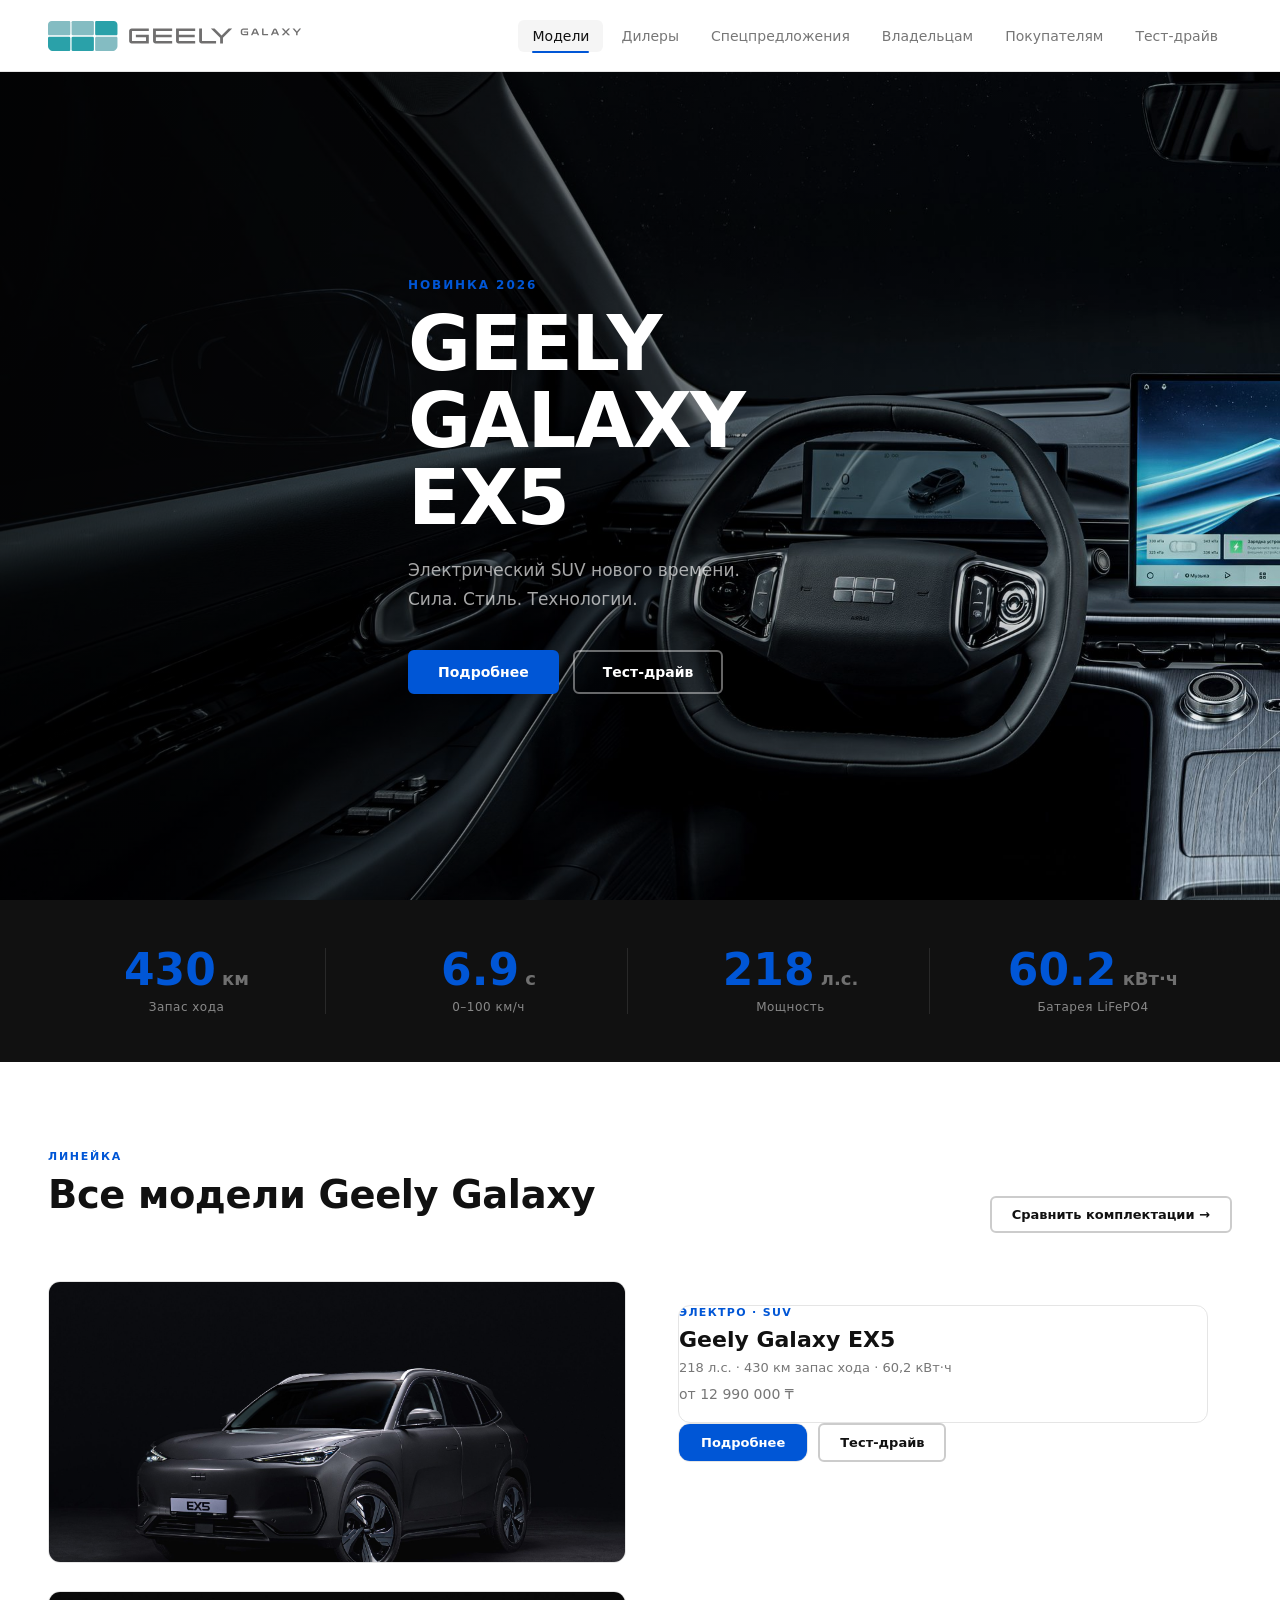
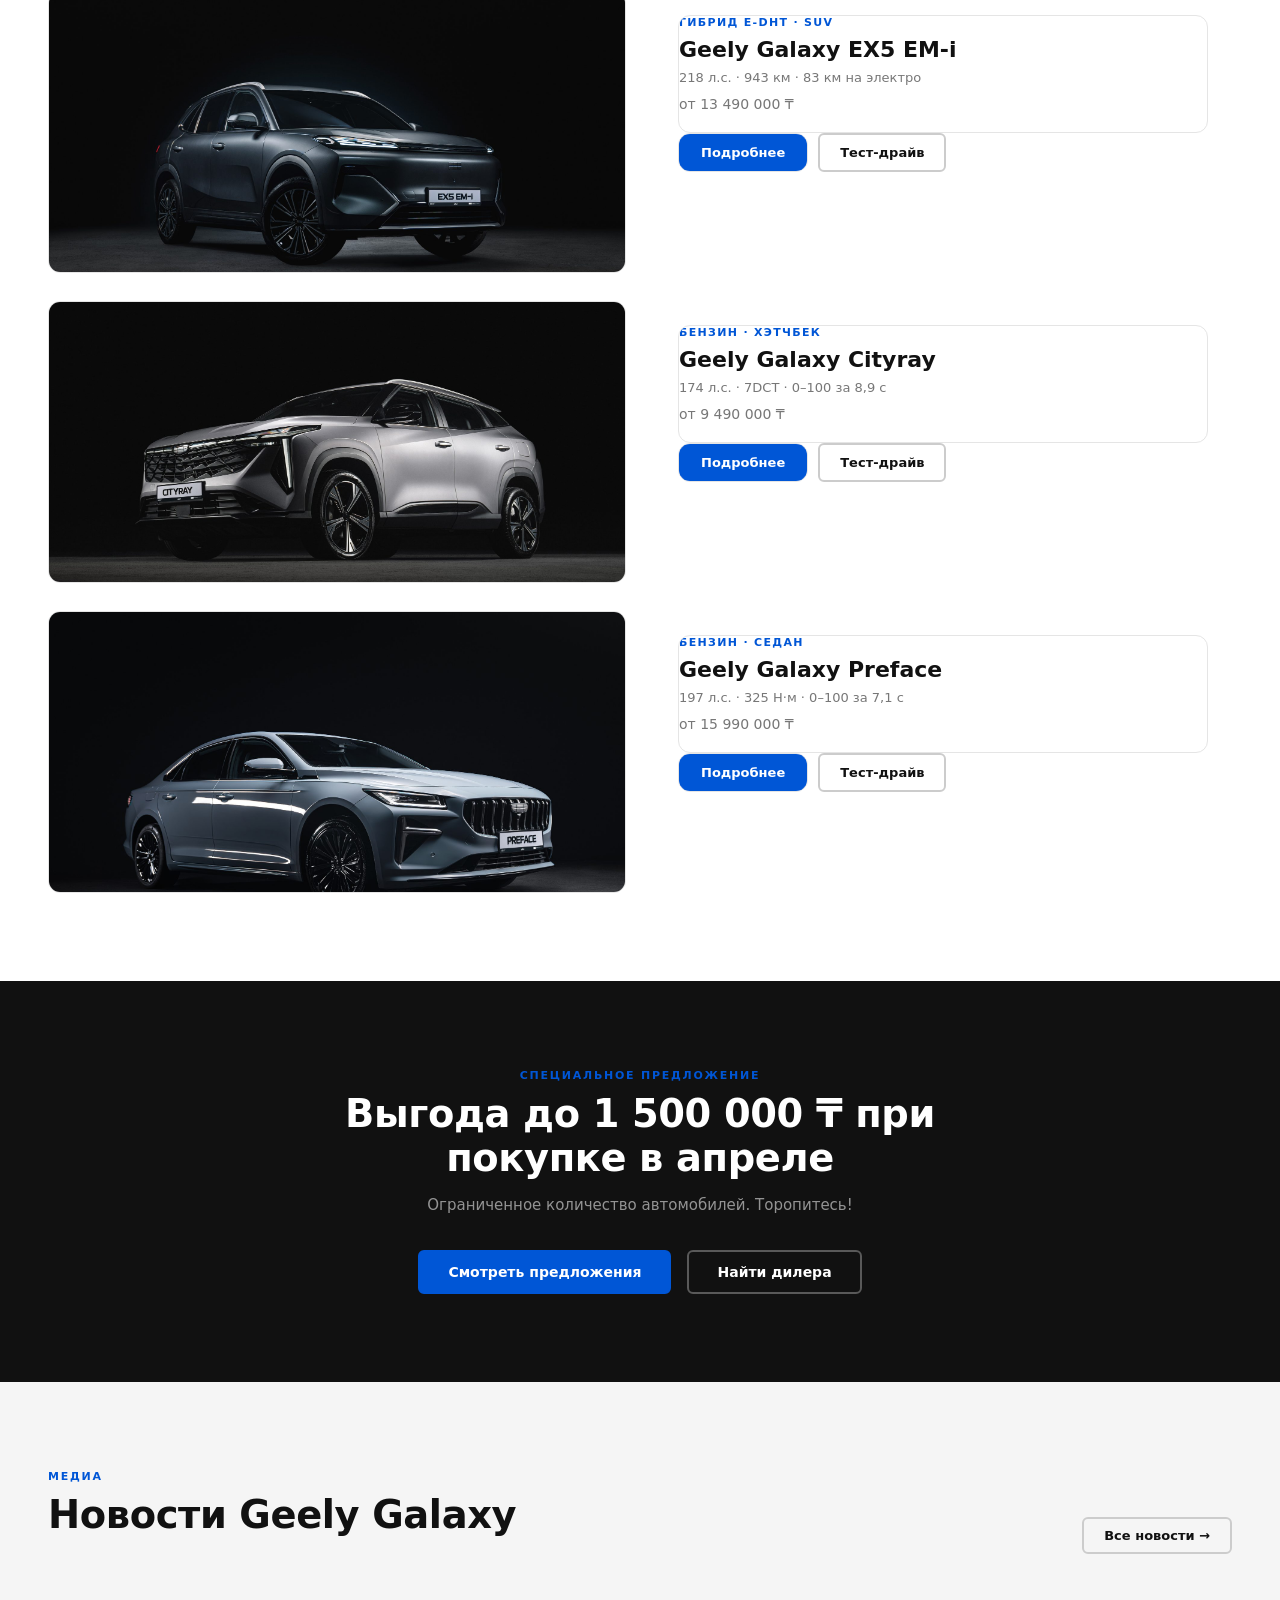
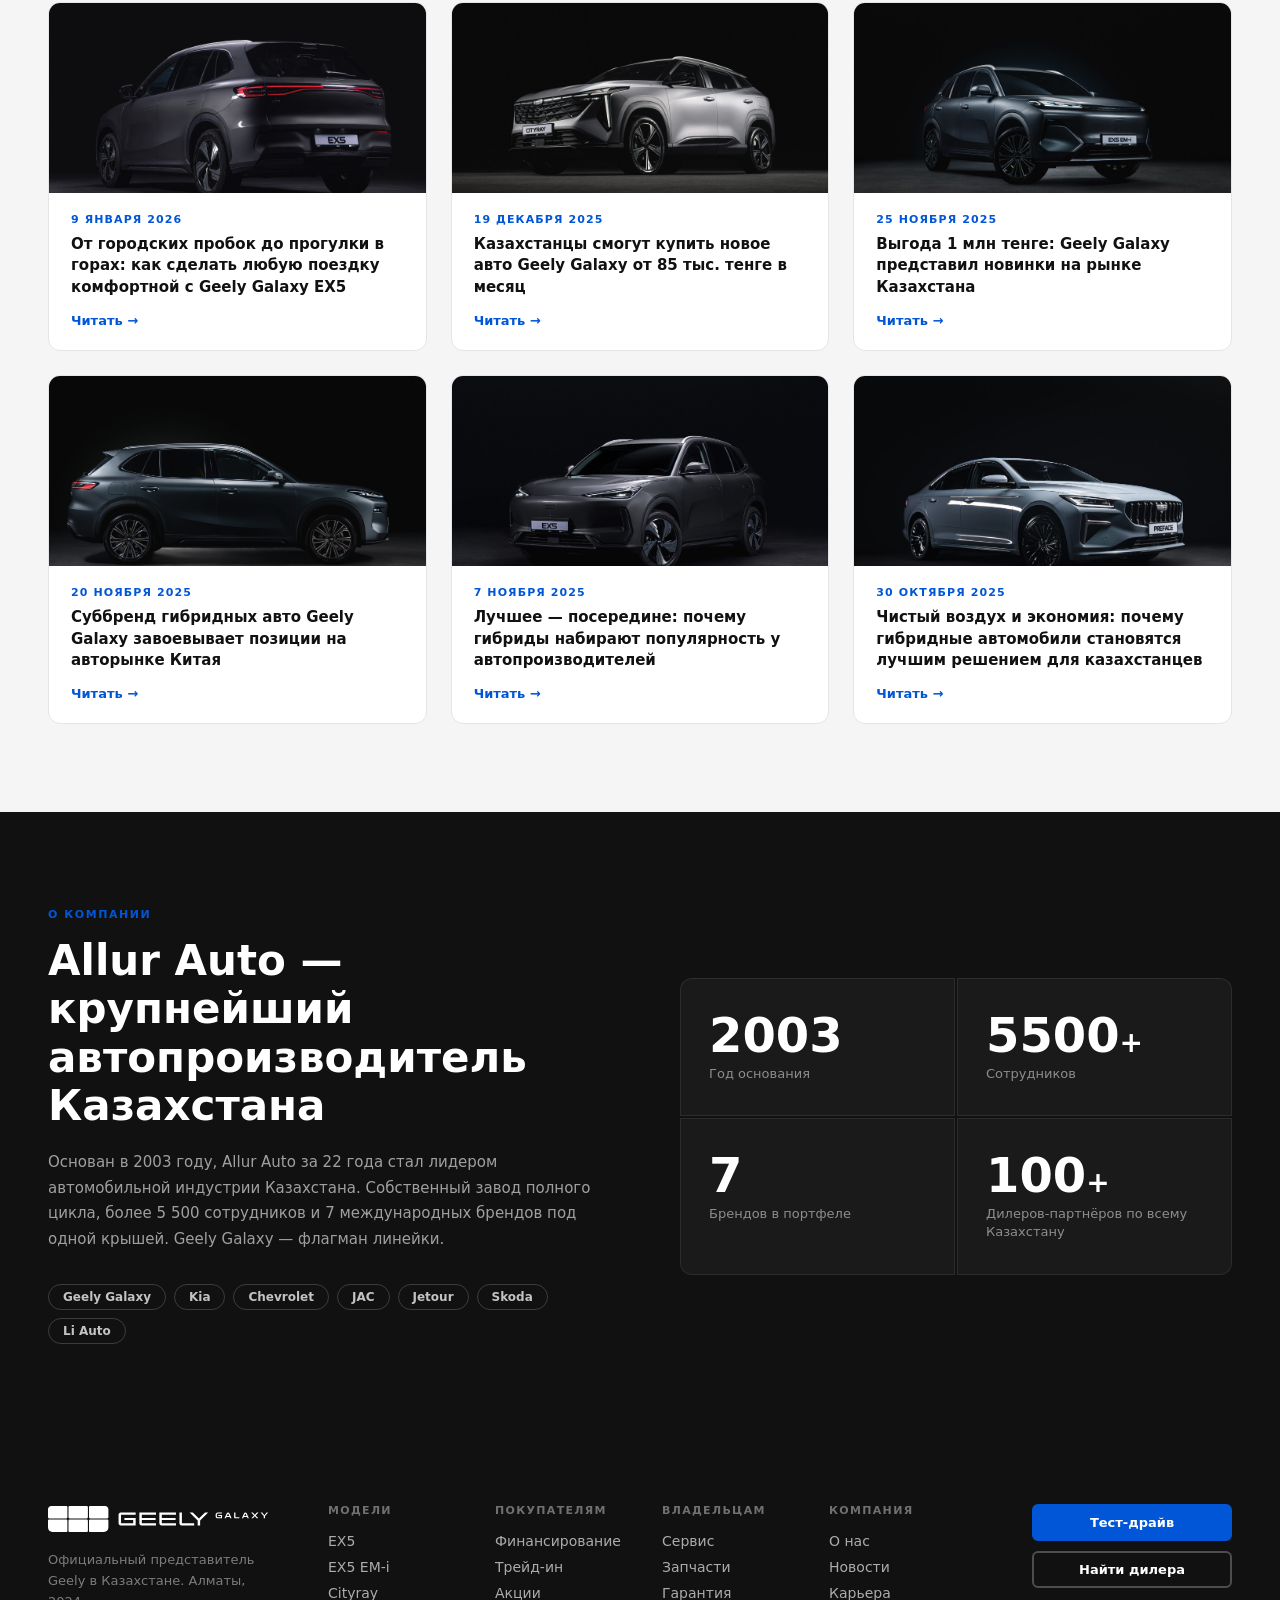
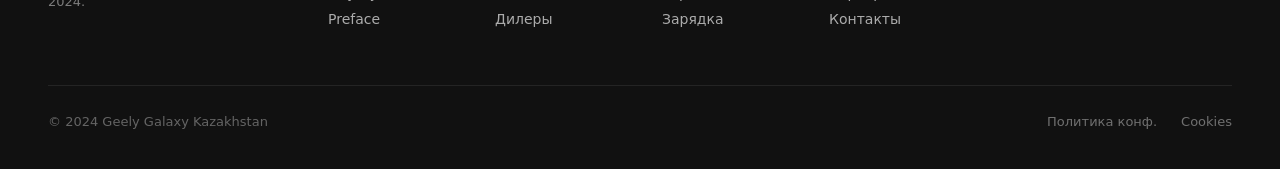
==== commit ba1fca57: "Add files via upload Fix image paths from .png to .jpg" ====
--- a/index.html
+++ b/index.html
@@ -18,19 +18,19 @@
           <div class="nav-dropdown">
             <div class="nav-dropdown__grid">
               <a href="model-ex5.html" class="nav-dropdown__item">
-                <img class="nav-dropdown__thumb" src="images/ex5_p1_0.png" alt="EX5" />
+                <img class="nav-dropdown__thumb" src="images/ex5_p1_0.jpg" alt="EX5" />
                 <div class="nav-dropdown__info"><div class="nav-dropdown__name">Geely Galaxy EX5</div><div class="nav-dropdown__tag">Электро · SUV · от 12 990 000 ₸</div></div>
               </a>
               <a href="model-ex5-emi.html" class="nav-dropdown__item">
-                <img class="nav-dropdown__thumb" src="images/emi_p1_0.png" alt="EX5 EM-i" />
+                <img class="nav-dropdown__thumb" src="images/emi_p1_0.jpg" alt="EX5 EM-i" />
                 <div class="nav-dropdown__info"><div class="nav-dropdown__name">Geely Galaxy EX5 EM-i</div><div class="nav-dropdown__tag">Гибрид · SUV · от 13 490 000 ₸</div></div>
               </a>
               <a href="model-cityray.html" class="nav-dropdown__item">
-                <img class="nav-dropdown__thumb" src="images/cityray_p1_0.png" alt="Cityray" />
+                <img class="nav-dropdown__thumb" src="images/cityray_p1_0.jpg" alt="Cityray" />
                 <div class="nav-dropdown__info"><div class="nav-dropdown__name">Geely Galaxy Cityray</div><div class="nav-dropdown__tag">Бензин · Хэтчбек · от 9 490 000 ₸</div></div>
               </a>
               <a href="model-preface.html" class="nav-dropdown__item">
-                <img class="nav-dropdown__thumb" src="images/preface_p1_0.png" alt="Preface" />
+                <img class="nav-dropdown__thumb" src="images/preface_p1_0.jpg" alt="Preface" />
                 <div class="nav-dropdown__info"><div class="nav-dropdown__name">Geely Galaxy Preface</div><div class="nav-dropdown__tag">Бензин · Седан · от 15 990 000 ₸</div></div>
               </a>
             </div>
@@ -57,7 +57,7 @@
   <!-- HERO -->
   <section class="hero">
     <div class="hero__bg">
-      <img src="images/ex5_p2_0.png" alt="Geely Galaxy EX5" />
+      <img src="images/ex5_p2_0.jpg" alt="Geely Galaxy EX5" />
     </div>
     <div class="container hero__content">
       <p class="hero__label">Новинка 2026</p>
@@ -93,7 +93,7 @@
       <div class="models-grid">
 
         <a href="model-ex5.html" class="model-card model-card--link">
-          <img class="model-card__img" src="images/ex5_p1_0.png" alt="Geely Galaxy EX5" />
+          <img class="model-card__img" src="images/ex5_p1_0.jpg" alt="Geely Galaxy EX5" />
           <div class="model-card__body">
             <p class="model-card__tag">Электро · SUV</p>
             <h3 class="model-card__name">Geely Galaxy EX5</h3>
@@ -107,7 +107,7 @@
         </a>
 
         <a href="model-ex5-emi.html" class="model-card model-card--link">
-          <img class="model-card__img" src="images/emi_p1_0.png" alt="Geely Galaxy EX5 EM-i" />
+          <img class="model-card__img" src="images/emi_p1_0.jpg" alt="Geely Galaxy EX5 EM-i" />
           <div class="model-card__body">
             <p class="model-card__tag">Гибрид E-DHT · SUV</p>
             <h3 class="model-card__name">Geely Galaxy EX5 EM-i</h3>
@@ -121,7 +121,7 @@
         </a>
 
         <a href="model-cityray.html" class="model-card model-card--link">
-          <img class="model-card__img" src="images/cityray_p1_0.png" alt="Geely Galaxy Cityray" />
+          <img class="model-card__img" src="images/cityray_p1_0.jpg" alt="Geely Galaxy Cityray" />
           <div class="model-card__body">
             <p class="model-card__tag">Бензин · Хэтчбек</p>
             <h3 class="model-card__name">Geely Galaxy Cityray</h3>
@@ -135,7 +135,7 @@
         </a>
 
         <a href="model-preface.html" class="model-card model-card--link">
-          <img class="model-card__img" src="images/preface_p1_0.png" alt="Geely Galaxy Preface" />
+          <img class="model-card__img" src="images/preface_p1_0.jpg" alt="Geely Galaxy Preface" />
           <div class="model-card__body">
             <p class="model-card__tag">Бензин · Седан</p>
             <h3 class="model-card__name">Geely Galaxy Preface</h3>
@@ -178,7 +178,7 @@
       <div class="news-grid">
 
         <a href="https://nur.kz/auto/2219524-ot-gorodskih-probok-do-progulki-v-gorah-kak-sdelat-lyubuyu-poezdku-komfortnoy-s-geely-galaxy-ex5/" target="_blank" rel="noopener" class="news-card">
-          <img class="news-card__img" src="images/ex5_p7_0.png" alt="EX5 поездка" />
+          <img class="news-card__img" src="images/ex5_p7_0.jpg" alt="EX5 поездка" />
           <div class="news-card__body">
             <p class="news-card__date">9 января 2026</p>
             <h3 class="news-card__title">От городских пробок до прогулки в горах: как сделать любую поездку комфортной с Geely Galaxy EX5</h3>
@@ -187,7 +187,7 @@
         </a>
 
         <a href="https://nur.kz/auto/2212752-kazahstancy-smogut-kupit-novoe-avto-geely-galaxy-ot-85-tys-tenge-v-mesyac/" target="_blank" rel="noopener" class="news-card">
-          <img class="news-card__img" src="images/cityray_p1_0.png" alt="Geely Galaxy кредит" />
+          <img class="news-card__img" src="images/cityray_p1_0.jpg" alt="Geely Galaxy кредит" />
           <div class="news-card__body">
             <p class="news-card__date">19 декабря 2025</p>
             <h3 class="news-card__title">Казахстанцы смогут купить новое авто Geely Galaxy от 85 тыс. тенге в месяц</h3>
@@ -196,7 +196,7 @@
         </a>
 
         <a href="https://nur.kz/auto/2202700-vygoda-1-mln-tenge-geely-galaxy-predstavil-novinki-na-rynke-kazahstana/" target="_blank" rel="noopener" class="news-card">
-          <img class="news-card__img" src="images/emi_p1_0.png" alt="Geely Galaxy выгода" />
+          <img class="news-card__img" src="images/emi_p1_0.jpg" alt="Geely Galaxy выгода" />
           <div class="news-card__body">
             <p class="news-card__date">25 ноября 2025</p>
             <h3 class="news-card__title">Выгода 1 млн тенге: Geely Galaxy представил новинки на рынке Казахстана</h3>
@@ -205,7 +205,7 @@
         </a>
 
         <a href="https://nur.kz/auto/2201025-subbrend-gibridnyh-avto-geely-galaxy-zavoevyvaet-pozicii-na-avtorynke-kitaya/" target="_blank" rel="noopener" class="news-card">
-          <img class="news-card__img" src="images/emi_p7_0.png" alt="Geely Galaxy Китай" />
+          <img class="news-card__img" src="images/emi_p7_0.jpg" alt="Geely Galaxy Китай" />
           <div class="news-card__body">
             <p class="news-card__date">20 ноября 2025</p>
             <h3 class="news-card__title">Суббренд гибридных авто Geely Galaxy завоевывает позиции на авторынке Китая</h3>
@@ -214,7 +214,7 @@
         </a>
 
         <a href="https://nur.kz/auto/2197012-luchshee-poseredine-pochemu-gibridy-nabirayt-populyarnost-u-avtoproizvoditeley/" target="_blank" rel="noopener" class="news-card">
-          <img class="news-card__img" src="images/ex5_p1_0.png" alt="Гибриды популярность" />
+          <img class="news-card__img" src="images/ex5_p1_0.jpg" alt="Гибриды популярность" />
           <div class="news-card__body">
             <p class="news-card__date">7 ноября 2025</p>
             <h3 class="news-card__title">Лучшее — посередине: почему гибриды набирают популярность у автопроизводителей</h3>
@@ -223,7 +223,7 @@
         </a>
 
         <a href="https://nur.kz/auto/2194671-chistyy-vozduh-i-ekonomiya-pochemu-gibridnye-avtomobili-stanovyatsya-luchshim-resheniem-dlya-kazahstancev/" target="_blank" rel="noopener" class="news-card">
-          <img class="news-card__img" src="images/preface_p1_0.png" alt="Гибридные авто Казахстан" />
+          <img class="news-card__img" src="images/preface_p1_0.jpg" alt="Гибридные авто Казахстан" />
           <div class="news-card__body">
             <p class="news-card__date">30 октября 2025</p>
             <h3 class="news-card__title">Чистый воздух и экономия: почему гибридные автомобили становятся лучшим решением для казахстанцев</h3>
@@ -314,5 +314,6 @@
   </footer>
 
   <script src="main.js"></script>
+  <script src="content-loader.js"></script>
 </body>
 </html>
